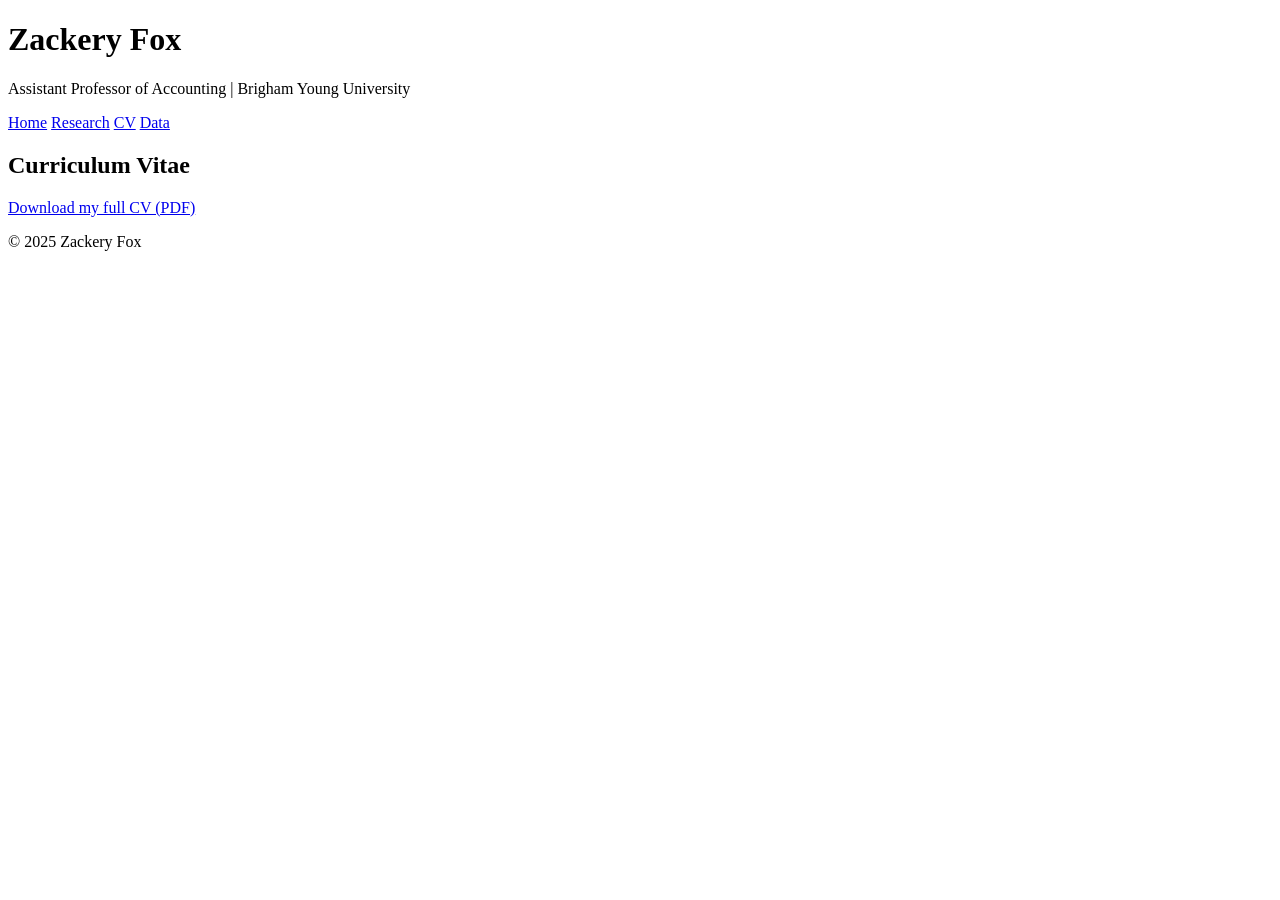
==== cv.html @ 451a2fcf "Create cv.html" ====
<!DOCTYPE html>
<html lang="en">
<head>
  <meta charset="UTF-8" />
  <meta name="viewport" content="width=device-width, initial-scale=1.0" />
  <title>CV | Zackery Fox</title>
  <link rel="stylesheet" href="style.css" />
</head>
<body>
  <header>
    <h1>Zackery Fox</h1>
    <p>Assistant Professor of Accounting | Brigham Young University</p>
  </header>
  <nav>
    <a href="index.html">Home</a>
    <a href="research.html">Research</a>
    <a href="cv.html">CV</a>
    <a href="data.html">Data</a>
  </nav>
  <section>
    <h2>Curriculum Vitae</h2>
    <p><a href="Zack Fox Vita.pdf" target="_blank">Download my full CV (PDF)</a></p>
  </section>
  <footer>
    <p>&copy; 2025 Zackery Fox</p>
  </footer>
</body>
</html>
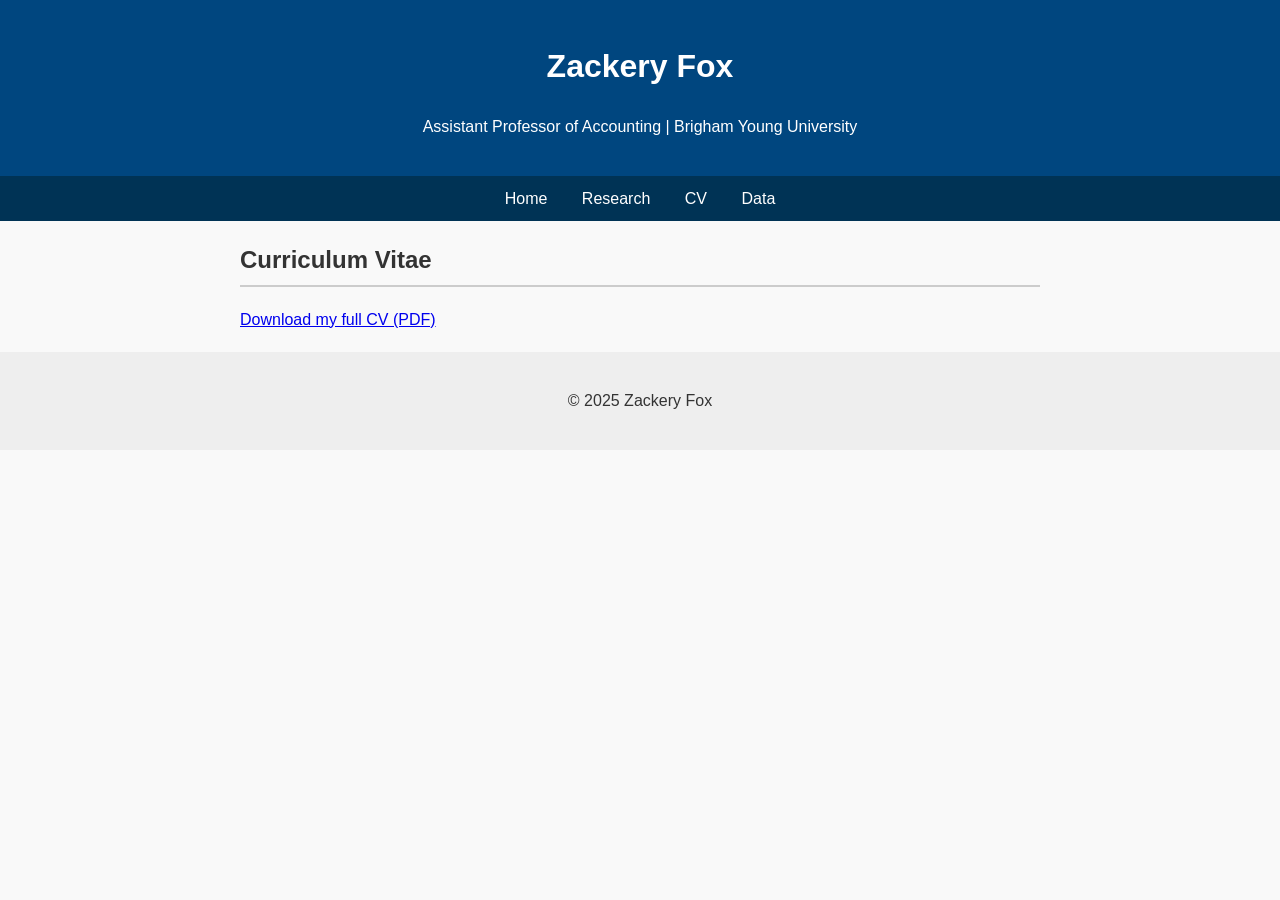
==== commit f95248e6: "Update cv.html" ====
--- a/cv.html
+++ b/cv.html
@@ -3,8 +3,63 @@
 <head>
   <meta charset="UTF-8" />
   <meta name="viewport" content="width=device-width, initial-scale=1.0" />
-  <title>CV | Zackery Fox</title>
-  <link rel="stylesheet" href="style.css" />
+  <title>Zackery Fox, PhD | Assistant Professor of Accounting</title>
+  <style>
+    body {
+      font-family: Arial, sans-serif;
+      line-height: 1.6;
+      margin: 0;
+      padding: 0;
+      background: #f9f9f9;
+      color: #333;
+    }
+    header {
+      background: #00467f;
+      color: white;
+      padding: 20px;
+      text-align: center;
+    }
+    nav {
+      text-align: center;
+      background: #003355;
+    }
+    nav a {
+      display: inline-block;
+      color: white;
+      padding: 10px 15px;
+      text-decoration: none;
+    }
+    nav a:hover {
+      background: #002244;
+    }
+    section {
+      max-width: 800px;
+      margin: 20px auto;
+      padding: 0 20px;
+    }
+    h2 {
+      border-bottom: 2px solid #ccc;
+      padding-bottom: 5px;
+    }
+    ul {
+      list-style-type: disc;
+      padding-left: 20px;
+    }
+    .bio {
+      text-align: center;
+    }
+    .bio img {
+      width: 200px;
+      height: auto;
+      border-radius: 50%;
+      margin-bottom: 20px;
+    }
+    footer {
+      text-align: center;
+      padding: 20px;
+      background: #eee;
+    }
+  </style>
 </head>
 <body>
   <header>
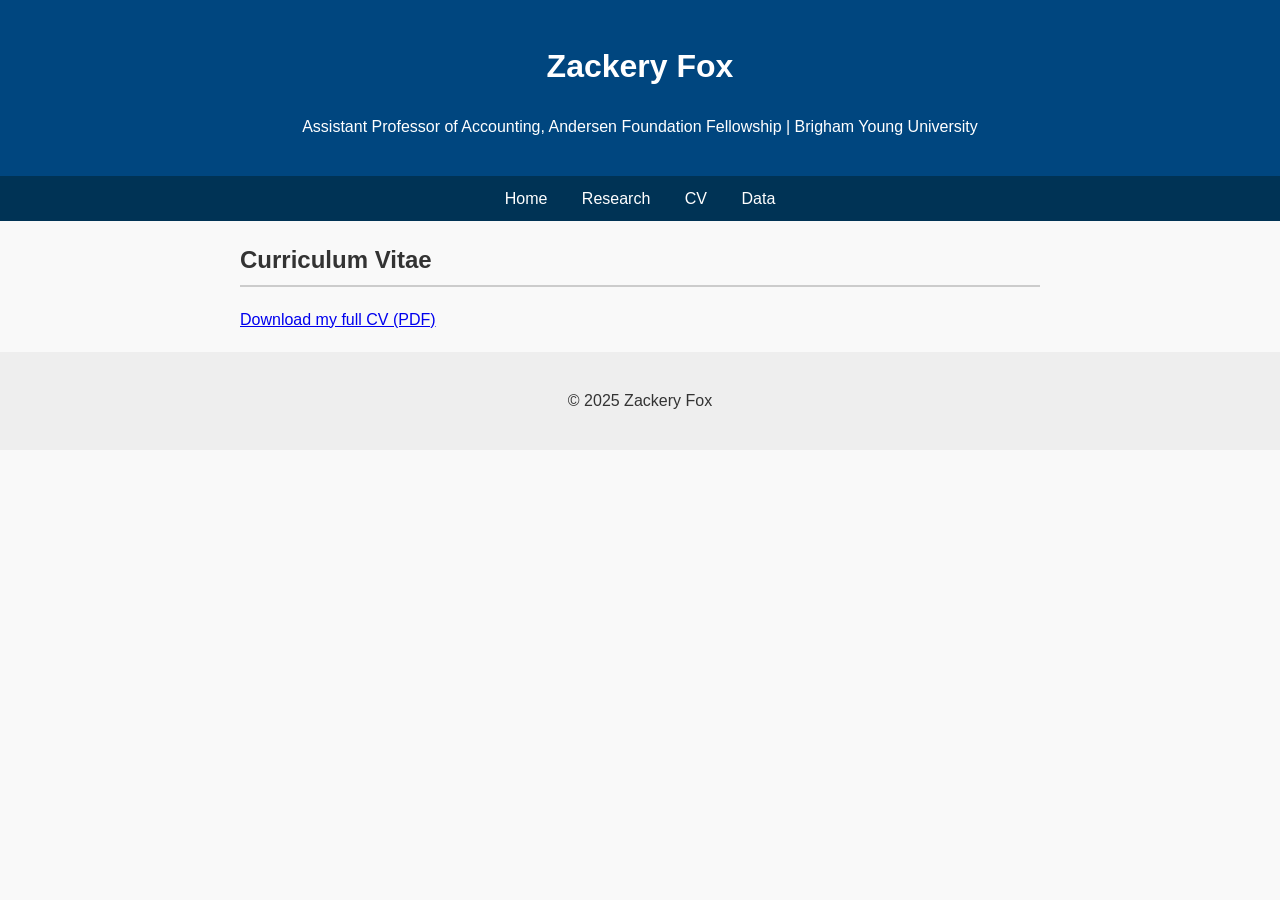
==== commit bcca34da: "Update cv.html" ====
--- a/cv.html
+++ b/cv.html
@@ -3,7 +3,16 @@
 <head>
   <meta charset="UTF-8" />
   <meta name="viewport" content="width=device-width, initial-scale=1.0" />
-  <title>Zackery Fox, PhD | Assistant Professor of Accounting</title>
+  <title>Zackery Fox, PhD | CV </title>
+  <!-- Google tag (gtag.js) -->
+  <script async src="https://www.googletagmanager.com/gtag/js?id=G-R6LZQKSLN0"></script>
+  <script>
+  window.dataLayer = window.dataLayer || [];
+  function gtag(){dataLayer.push(arguments);}
+  gtag('js', new Date());
+
+  gtag('config', 'G-R6LZQKSLN0');
+  </script>
   <style>
     body {
       font-family: Arial, sans-serif;
@@ -64,7 +73,7 @@
 <body>
   <header>
     <h1>Zackery Fox</h1>
-    <p>Assistant Professor of Accounting | Brigham Young University</p>
+    <p>Assistant Professor of Accounting, Andersen Foundation Fellowship | Brigham Young University</p>
   </header>
   <nav>
     <a href="index.html">Home</a>
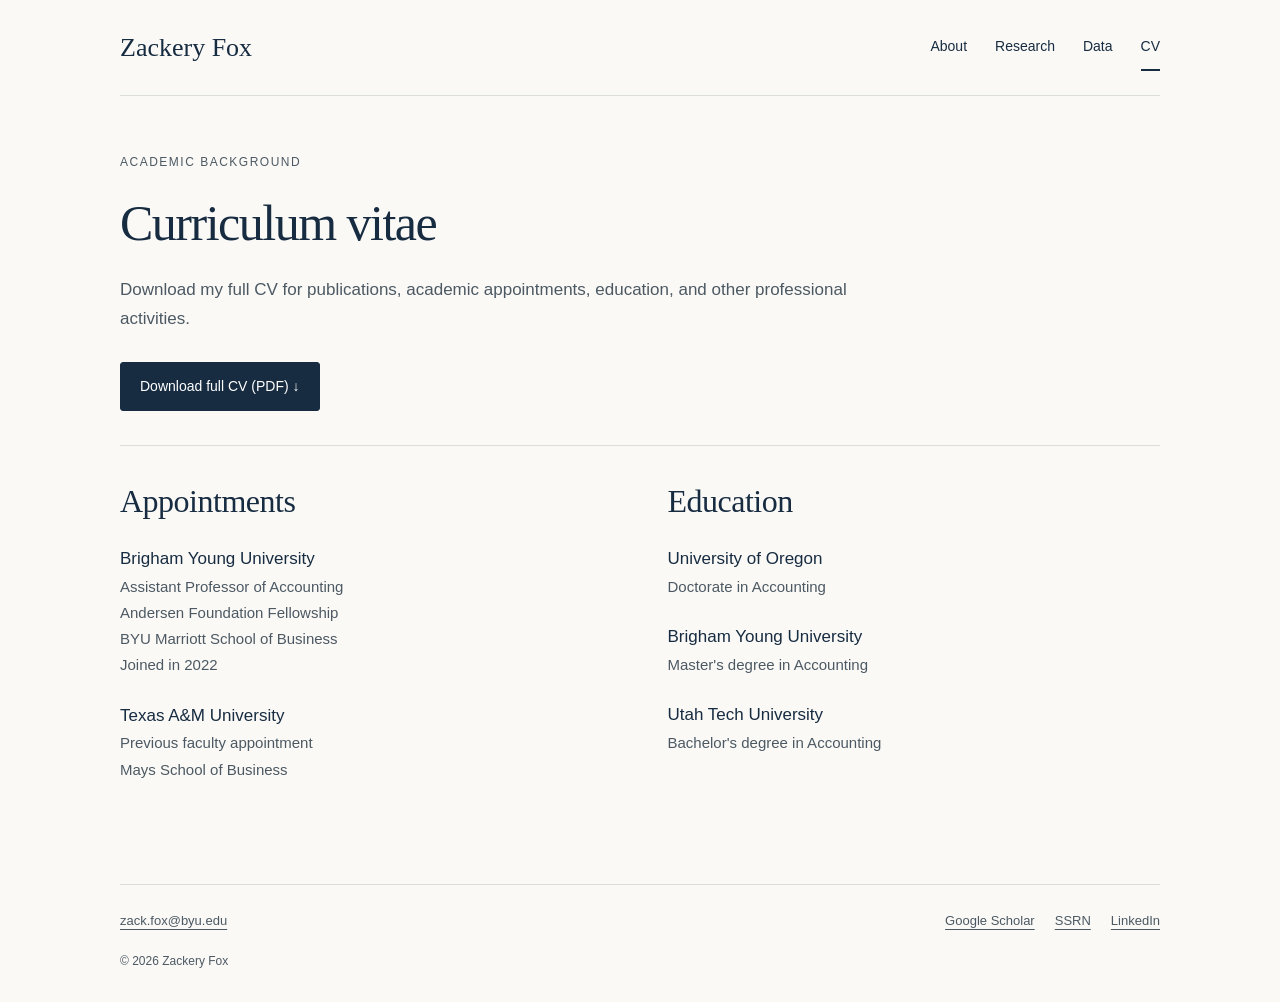
==== commit 0d6d7abc: "Redesign academic website with shared responsive styles" ====
--- a/cv.html
+++ b/cv.html
@@ -1,92 +1,64 @@
 <!DOCTYPE html>
 <html lang="en">
 <head>
-  <meta charset="UTF-8" />
-  <meta name="viewport" content="width=device-width, initial-scale=1.0" />
-  <title>Zackery Fox, PhD | CV </title>
-  <!-- Google tag (gtag.js) -->
+  <meta charset="UTF-8">
+  <meta name="viewport" content="width=device-width, initial-scale=1.0">
+  <meta name="description" content="Download Zackery Fox’s curriculum vitae and view a summary of his academic appointments and education.">
+  <meta name="theme-color" content="#172c41">
+  <title>Curriculum Vitae | Zackery Fox</title>
+  <link rel="stylesheet" href="styles.css">
+  <link rel="canonical" href="https://zackeryfox.github.io/cv.html">
   <script async src="https://www.googletagmanager.com/gtag/js?id=G-R6LZQKSLN0"></script>
   <script>
-  window.dataLayer = window.dataLayer || [];
-  function gtag(){dataLayer.push(arguments);}
-  gtag('js', new Date());
-
-  gtag('config', 'G-R6LZQKSLN0');
+    window.dataLayer = window.dataLayer || [];
+    function gtag(){dataLayer.push(arguments);}
+    gtag('js', new Date());
+    gtag('config', 'G-R6LZQKSLN0');
   </script>
-  <style>
-    body {
-      font-family: Arial, sans-serif;
-      line-height: 1.6;
-      margin: 0;
-      padding: 0;
-      background: #f9f9f9;
-      color: #333;
-    }
-    header {
-      background: #00467f;
-      color: white;
-      padding: 20px;
-      text-align: center;
-    }
-    nav {
-      text-align: center;
-      background: #003355;
-    }
-    nav a {
-      display: inline-block;
-      color: white;
-      padding: 10px 15px;
-      text-decoration: none;
-    }
-    nav a:hover {
-      background: #002244;
-    }
-    section {
-      max-width: 800px;
-      margin: 20px auto;
-      padding: 0 20px;
-    }
-    h2 {
-      border-bottom: 2px solid #ccc;
-      padding-bottom: 5px;
-    }
-    ul {
-      list-style-type: disc;
-      padding-left: 20px;
-    }
-    .bio {
-      text-align: center;
-    }
-    .bio img {
-      width: 200px;
-      height: auto;
-      border-radius: 50%;
-      margin-bottom: 20px;
-    }
-    footer {
-      text-align: center;
-      padding: 20px;
-      background: #eee;
-    }
-  </style>
+  <script src="site.js" defer></script>
 </head>
 <body>
-  <header>
-    <h1>Zackery Fox</h1>
-    <p>Assistant Professor of Accounting, Andersen Foundation Fellowship | Brigham Young University</p>
+  <a class="skip-link" href="#main-content">Skip to content</a>
+  <header class="site-header container">
+    <a class="brand" href="index.html">Zackery Fox</a>
+    <nav class="site-nav" aria-label="Main navigation">
+      <a href="index.html">About</a>
+      <a href="research.html">Research</a>
+      <a href="data.html">Data</a>
+      <a href="cv.html" aria-current="page">CV</a>
+    </nav>
   </header>
-  <nav>
-    <a href="index.html">Home</a>
-    <a href="research.html">Research</a>
-    <a href="cv.html">CV</a>
-    <a href="data.html">Data</a>
-  </nav>
-  <section>
-    <h2>Curriculum Vitae</h2>
-    <p><a href="Zack Fox Vita.pdf" target="_blank">Download my full CV (PDF)</a></p>
-  </section>
-  <footer>
-    <p>&copy; 2025 Zackery Fox</p>
-  </footer>
+  <main id="main-content" class="container">
+
+    <div class="page-intro">
+      <p class="eyebrow">Academic background</p><h1>Curriculum vitae</h1>
+      <p>Download my full CV for publications, academic appointments, education, and other professional activities.</p>
+      <div class="actions"><a class="button button-primary" href="Zack%20Fox%20Vita.pdf" target="_blank" rel="noopener noreferrer">Download full CV (PDF) <span aria-hidden="true">&nbsp;&darr;</span></a></div>
+    </div>
+    <div class="cv-grid">
+      <section aria-labelledby="appointments"><h2 id="appointments">Appointments</h2>
+        <ul class="detail-list">
+          <li><strong>Brigham Young University</strong><span>Assistant Professor of Accounting<br>Andersen Foundation Fellowship<br>BYU Marriott School of Business<br>Joined in 2022</span></li>
+          <li><strong>Texas A&amp;M University</strong><span>Previous faculty appointment<br>Mays School of Business</span></li>
+        </ul>
+      </section>
+      <section aria-labelledby="education"><h2 id="education">Education</h2>
+        <ul class="detail-list">
+          <li><strong>University of Oregon</strong><span>Doctorate in Accounting</span></li>
+          <li><strong>Brigham Young University</strong><span>Master's degree in Accounting</span></li>
+          <li><strong>Utah Tech University</strong><span>Bachelor's degree in Accounting</span></li>
+        </ul>
+      </section>
+    </div>
+  </main>
+  <footer class="site-footer container">
+  <a href="mailto:zack.fox@byu.edu">zack.fox@byu.edu</a>
+  <div class="footer-links">
+    <a href="https://scholar.google.com/citations?user=RpyhGLwAAAAJ&amp;hl=en" target="_blank" rel="noopener noreferrer">Google Scholar</a>
+    <a href="https://papers.ssrn.com/sol3/cf_dev/AbsByAuth.cfm?per_id=2649408" target="_blank" rel="noopener noreferrer">SSRN</a>
+    <a href="https://www.linkedin.com/in/zack-fox-3b601b10a/" target="_blank" rel="noopener noreferrer">LinkedIn</a>
+  </div>
+  <p class="copyright">&copy; 2026 Zackery Fox</p>
+</footer>
 </body>
 </html>
--- a/styles.css
+++ b/styles.css
@@ -0,0 +1,86 @@
+:root {
+  color-scheme: light;
+  --paper: #faf9f6;
+  --ink: #172c41;
+  --muted: #4c5963;
+  --line: #dcdedb;
+  --accent: #254d6b;
+}
+* { box-sizing: border-box; }
+html { scroll-behavior: smooth; }
+body { margin: 0; background: var(--paper); color: var(--ink); font: 17px/1.75 Arial, Helvetica, sans-serif; }
+a { color: var(--accent); text-underline-offset: 4px; }
+a:hover { text-decoration-thickness: 2px; }
+a:focus-visible, summary:focus-visible { outline: 3px solid #477b9b; outline-offset: 5px; border-radius: 2px; }
+.container { width: min(1040px, calc(100% - 80px)); margin-inline: auto; }
+.skip-link { position: absolute; top: -100px; left: 20px; z-index: 10; padding: 10px 18px; background: var(--ink); color: white; }
+.skip-link:focus { top: 10px; }
+.site-header { display: flex; align-items: center; justify-content: space-between; gap: 30px; padding-block: 24px; border-bottom: 1px solid var(--line); }
+.brand { font: 26px/1.2 Georgia, 'Times New Roman', serif; color: var(--ink); text-decoration: none; white-space: nowrap; }
+.site-nav { display: flex; flex-wrap: wrap; gap: 28px; }
+.site-nav a { display: inline-block; color: var(--ink); font-size: 14px; padding-block: 10px; text-decoration: none; border-bottom: 2px solid transparent; }
+.site-nav a[aria-current='page'], .site-nav a:hover { border-bottom-color: var(--ink); }
+h1, h2 { font-family: Georgia, 'Times New Roman', serif; font-weight: 400; line-height: 1.2; }
+h1 { margin: 0 0 22px; font-size: clamp(42px, 6vw, 64px); letter-spacing: -1.5px; }
+h2 { font-size: 32px; margin: 0 0 24px; letter-spacing: -.5px; }
+h3 { font-size: 19px; font-weight: 500; line-height: 1.5; margin: 0 0 9px; }
+p { margin: 0 0 20px; }
+.eyebrow { font-size: 12px; letter-spacing: 1.5px; text-transform: uppercase; color: var(--muted); margin-bottom: 20px; }
+.hero { display: grid; grid-template-columns: minmax(0, 1.5fr) minmax(0, 1fr); align-items: center; gap: 70px; padding-block: 64px; }
+.role { margin-bottom: 22px; font-size: 17px; }
+.intro { font-size: 20px; line-height: 1.7; color: var(--muted); max-width: 550px; }
+.portrait { width: 100%; max-width: 300px; height: auto; aspect-ratio: 4/5; object-fit: cover; border-radius: 4px; justify-self: end; }
+.actions { display: flex; flex-wrap: wrap; align-items: center; gap: 12px; margin-top: 28px; }
+.button { display: inline-flex; justify-content: center; align-items: center; padding: 11px 19px; min-height: 46px; border: 1px solid #9ba8b0; border-radius: 3px; font-size: 14px; color: var(--ink); text-decoration: none; }
+.button:hover { background: #eeefec; text-decoration: none; }
+.button-primary { background: var(--ink); border-color: var(--ink); color: #fff; }
+.button-primary:hover { background: #28465e; border-color: #28465e; }
+.content-section { padding-block: 40px; border-top: 1px solid var(--line); }
+.section-heading { display: flex; align-items: baseline; justify-content: space-between; gap: 20px; margin-bottom: 26px; }
+.section-heading h2 { margin: 0; }
+.section-heading > a { font-size: 14px; white-space: nowrap; }
+.prose { max-width: 740px; color: var(--muted); }
+.prose p:last-child { margin-bottom: 0; }
+.paper-list { list-style: none; margin: 0; padding: 0; }
+.paper { margin-bottom: 30px; padding-bottom: 30px; border-bottom: 1px solid var(--line); }
+.paper:last-child { border-bottom: 0; padding-bottom: 0; margin-bottom: 0; }
+.paper h3 a { color: var(--ink); text-decoration: none; }
+.paper h3 a:hover { text-decoration: underline; }
+.paper-meta { color: var(--muted); font-size: 15px; line-height: 1.8; margin: 0; }
+.paper-meta .award { display: inline-block; margin-block: 6px; padding: 2px 9px; background: #e8ece7; color: #314c3e; font-size: 13px; }
+.paper-meta .status { font-weight: 600; }
+.page-intro { max-width: 760px; padding-top: 56px; padding-bottom: 34px; }
+.page-intro h1 { font-size: clamp(38px, 6vw, 50px); }
+.page-intro p { color: var(--muted); }
+.page-intro p:last-child { margin: 0; }
+.research-section { max-width: 880px; padding-bottom: 42px; }
+.research-section + .research-section { border-top: 1px solid var(--line); padding-top: 34px; }
+.dataset { padding: 32px 0; max-width: 850px; border-top: 1px solid var(--line); }
+.dataset h2 { font-size: 27px; }
+.dataset p { color: var(--muted); font-size: 15px; }
+.dataset .actions { margin-top: 22px; }
+.cv-grid { display: grid; grid-template-columns: 1fr 1fr; gap: 55px; padding-block: 36px 55px; border-top: 1px solid var(--line); }
+.detail-list { list-style: none; padding: 0; margin: 0; }
+.detail-list li { margin-bottom: 22px; }
+.detail-list strong { display: block; font-size: 17px; font-weight: 500; }
+.detail-list span { display: block; color: var(--muted); font-size: 15px; }
+.site-footer { margin-top: 24px; padding-block: 25px 30px; border-top: 1px solid var(--line); display: flex; justify-content: space-between; flex-wrap: wrap; gap: 18px 30px; font-size: 13px; color: var(--muted); }
+.footer-links { display: flex; flex-wrap: wrap; gap: 20px; }
+.site-footer a { color: inherit; }
+.copyright { width: 100%; font-size: 12px; margin: 0; }
+@media (max-width: 720px) {
+  .container { width: calc(100% - 40px); }
+  .site-header { flex-direction: column; align-items: flex-start; gap: 10px; padding-block: 22px 12px; }
+  .site-nav { gap: 25px; }
+  .hero { grid-template-columns: 1fr; gap: 30px; padding-block: 35px 42px; }
+  .portrait { grid-row: 1; justify-self: start; width: 160px; }
+  .intro { font-size: 18px; }
+  h1 { font-size: 46px; }
+  h2 { font-size: 28px; }
+  .section-heading { flex-wrap: wrap; gap: 12px; }
+  .page-intro { padding-top: 36px; }
+  .cv-grid { grid-template-columns: 1fr; gap: 25px; }
+  .content-section { padding-block: 32px; }
+  .footer-links a { display: inline-block; padding-block: 6px; }
+}
+@media (prefers-reduced-motion: reduce) { html { scroll-behavior: auto; } }
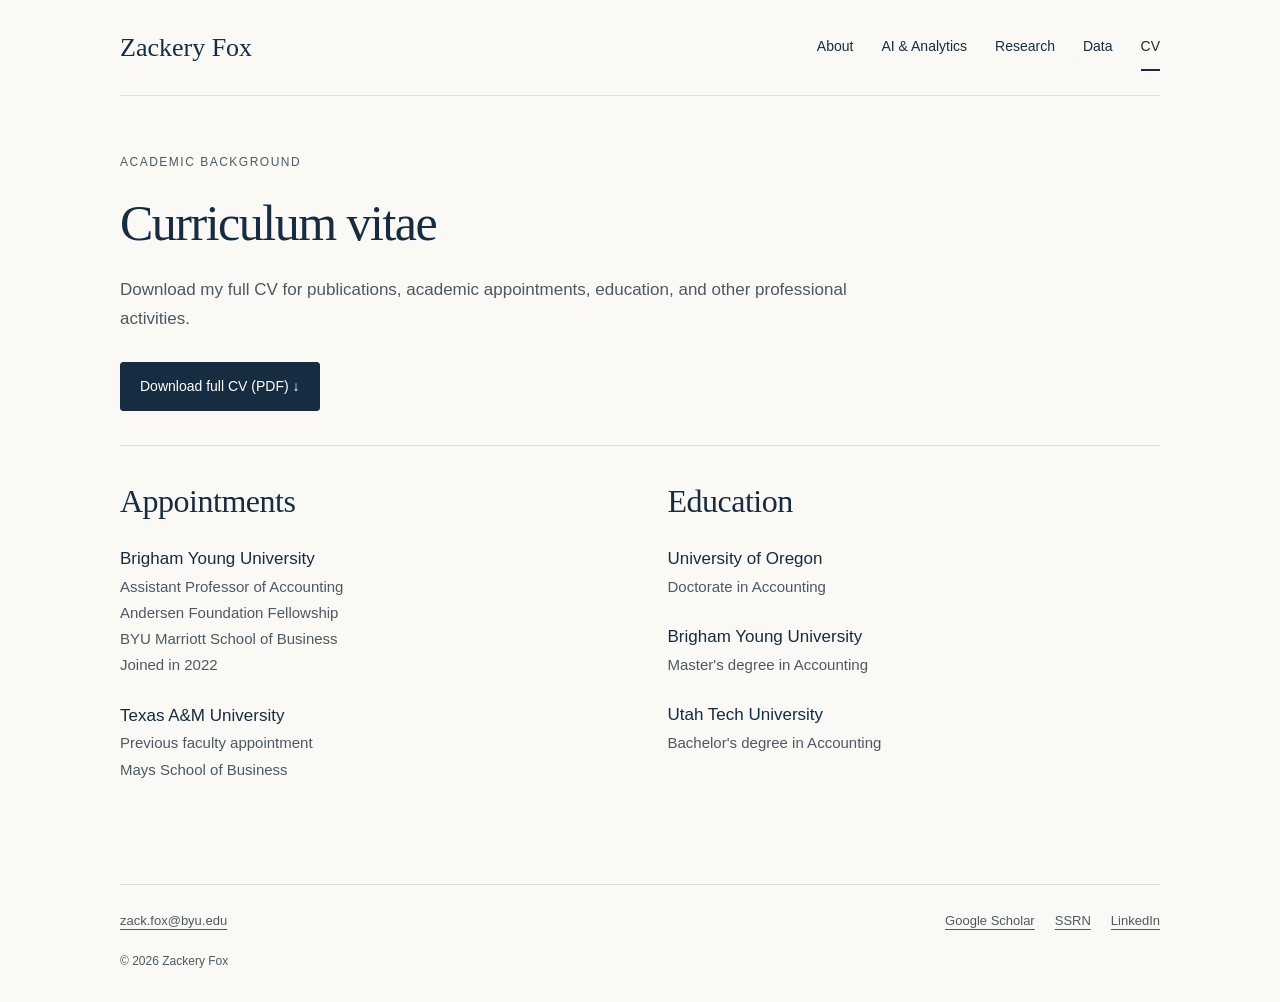
==== commit f13f5a75: "Highlight AI and analytics expertise within academic profile" ====
--- a/cv.html
+++ b/cv.html
@@ -23,6 +23,7 @@
     <a class="brand" href="index.html">Zackery Fox</a>
     <nav class="site-nav" aria-label="Main navigation">
       <a href="index.html">About</a>
+      <a href="index.html#ai-analytics">AI &amp; Analytics</a>
       <a href="research.html">Research</a>
       <a href="data.html">Data</a>
       <a href="cv.html" aria-current="page">CV</a>
--- a/styles.css
+++ b/styles.css
@@ -29,7 +29,7 @@
 .hero { display: grid; grid-template-columns: minmax(0, 1.5fr) minmax(0, 1fr); align-items: center; gap: 70px; padding-block: 64px; }
 .role { margin-bottom: 22px; font-size: 17px; }
 .intro { font-size: 20px; line-height: 1.7; color: var(--muted); max-width: 550px; }
-.portrait { width: 100%; max-width: 300px; height: auto; aspect-ratio: 4/5; object-fit: cover; border-radius: 4px; justify-self: end; }
+.portrait { width: 100%; max-width: 300px; height: auto; border-radius: 4px; justify-self: end; }
 .actions { display: flex; flex-wrap: wrap; align-items: center; gap: 12px; margin-top: 28px; }
 .button { display: inline-flex; justify-content: center; align-items: center; padding: 11px 19px; min-height: 46px; border: 1px solid #9ba8b0; border-radius: 3px; font-size: 14px; color: var(--ink); text-decoration: none; }
 .button:hover { background: #eeefec; text-decoration: none; }
@@ -68,10 +68,42 @@
 .footer-links { display: flex; flex-wrap: wrap; gap: 20px; }
 .site-footer a { color: inherit; }
 .copyright { width: 100%; font-size: 12px; margin: 0; }
+/* Extend the existing academic layout with capability and application sections. */
+section[id] { scroll-margin-top: 24px; }
+.hero > div { min-width: 0; }
+.credential { font-size: .52em; letter-spacing: -.5px; white-space: nowrap; }
+.expertise-line { font-size: 14px; font-weight: 600; color: var(--accent); margin-bottom: 18px; }
+.expertise-line span { padding-inline: 3px; }
+.hero .intro { font-size: 18px; }
+.hero-cv { font-size: 14px; margin: 17px 0 0; }
+.expertise-grid { display: grid; grid-template-columns: repeat(3, minmax(0, 1fr)); gap: 30px; margin-top: 32px; }
+.expertise-area { min-width: 0; border-top: 2px solid var(--accent); padding-top: 18px; }
+.expertise-area h3 { font-size: 18px; }
+.expertise-area p { margin: 0; font-size: 15px; color: var(--muted); }
+.research-applications { margin-top: 40px; }
+.applications-heading { font: 400 25px/1.3 Georgia, 'Times New Roman', serif; }
+.applications-intro { font-size: 15px; color: var(--muted); margin-bottom: 24px; }
+.application { display: grid; grid-template-columns: minmax(0, 1fr) minmax(0, 2fr); gap: 32px; padding-block: 24px; border-top: 1px solid var(--line); }
+.application h4 { font-size: 17px; font-weight: 500; line-height: 1.5; margin: 0; }
+.application-status { font-size: 12px; color: var(--muted); margin-bottom: 5px; }
+.application > p { margin: 0; color: var(--muted); font-size: 15px; }
+.application:last-child { padding-bottom: 0; }
+.inquiries-section h2 { max-width: 740px; }
+.inquiry-email { margin-top: 24px; }
+@media (min-width: 721px) and (max-width: 900px) {
+  .site-header { flex-wrap: wrap; gap: 12px 30px; }
+  .hero { gap: 36px; }
+  .expertise-grid { gap: 20px; }
+}
 @media (max-width: 720px) {
   .container { width: calc(100% - 40px); }
   .site-header { flex-direction: column; align-items: flex-start; gap: 10px; padding-block: 22px 12px; }
   .site-nav { gap: 25px; }
+  .site-nav { column-gap: 22px; row-gap: 0; }
+  .site-nav a { min-height: 44px; }
+  .expertise-grid { grid-template-columns: 1fr; gap: 24px; }
+  .application { grid-template-columns: 1fr; gap: 12px; }
+  .expertise-line { max-width: 400px; }
   .hero { grid-template-columns: 1fr; gap: 30px; padding-block: 35px 42px; }
   .portrait { grid-row: 1; justify-self: start; width: 160px; }
   .intro { font-size: 18px; }
